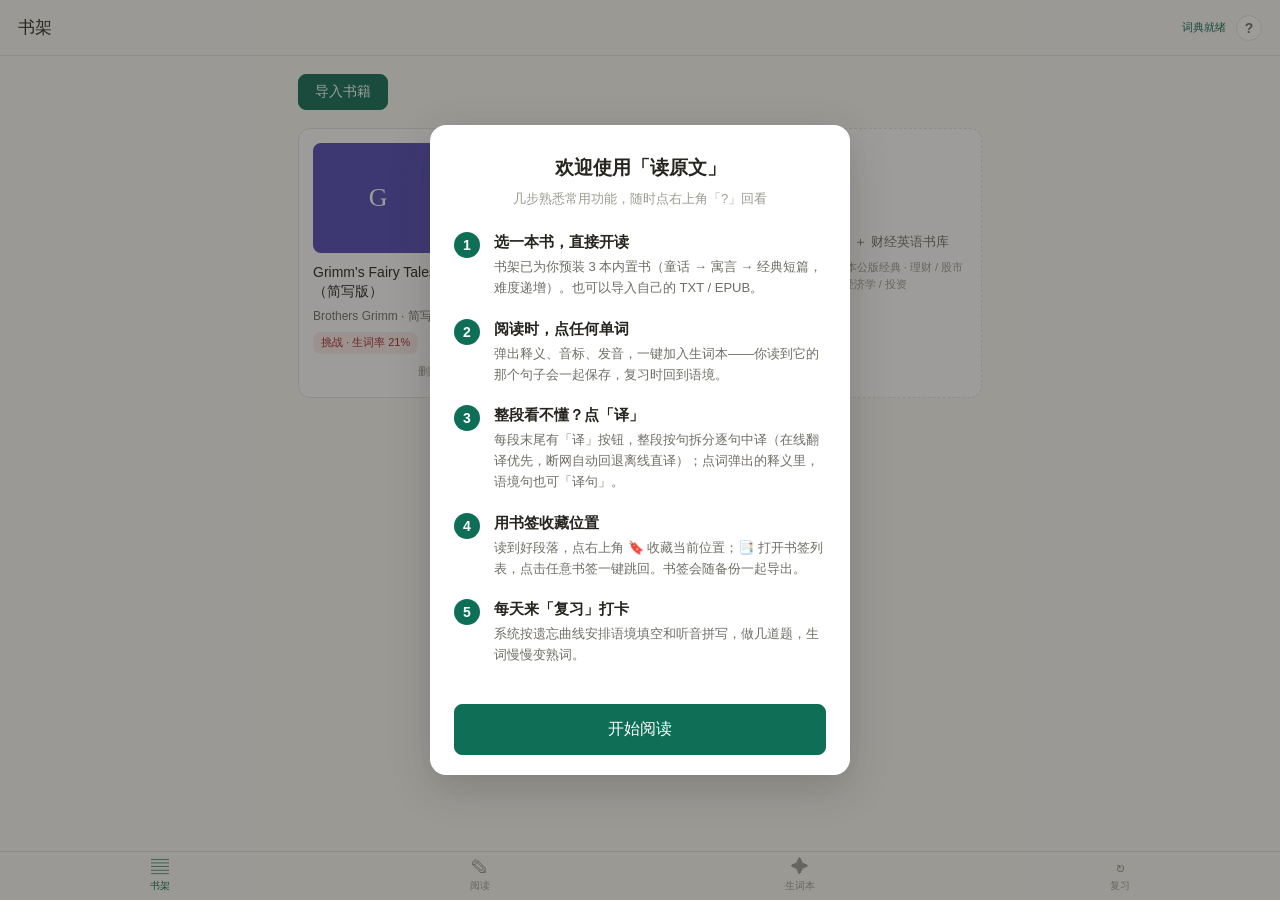
==== index.html @ 804f3c76 "feat(reader): 句子翻译与书签功能指引 - 首次打开书显示一次性提示条（每段「译」按钮 + 词义表「译句」+ 🔖 收藏/📑 跳回），「知道了」后不再弹 - 顶栏「?」欢迎引导补上翻译与书签" ====
<!DOCTYPE html>
<html lang="zh-CN">
<head>
<meta charset="UTF-8">
<meta name="viewport" content="width=device-width, initial-scale=1.0, viewport-fit=cover">
<meta name="theme-color" content="#FAF9F5">
<link rel="icon" href="data:,">
<title>读原文 · 英文辅助阅读</title>
<link rel="stylesheet" href="css/app.css">
</head>
<body>
<header id="topbar">
  <h1 id="page-title">书架</h1>
  <div class="topbar-right">
    <span id="dict-status" class="dict-status">词典加载中…</span>
    <button id="btn-guide" class="btn-guide" title="使用指引">?</button>
  </div>
</header>

<main id="views">

  <section id="view-shelf" class="view">
    <div class="shelf-toolbar">
      <button id="btn-import" class="btn btn-primary">导入书籍</button>
      <input type="file" id="file-input" accept=".txt,.epub" multiple hidden>
    </div>
    <div id="shelf-grid" class="shelf-grid"></div>
    <div id="shelf-empty" class="empty-hint">
      <p>书架还是空的</p>
      <p class="sub">导入 TXT / EPUB，或点击下方示例书开始</p>
    </div>
  </section>

  <section id="view-reader" class="view">
    <div class="reader-toolbar">
      <button id="btn-back" class="btn btn-ghost">← 书架</button>
      <div class="reader-meta">
        <span id="rd-title"></span>
        <span id="rd-chapter"></span>
      </div>
      <div class="reader-actions">
        <button id="btn-bookmark" class="btn btn-ghost" title="收藏当前位置">🔖</button>
        <button id="btn-bookmark-list" class="btn btn-ghost" title="书签列表">📑</button>
        <button id="btn-font-minus" class="btn btn-ghost" title="缩小字号">A-</button>
        <button id="btn-font-plus" class="btn btn-ghost" title="放大字号">A+</button>
      </div>
    </div>
    <div id="feature-tip" hidden>
      <div class="ft-msg">
        <b>💡 句子翻译 + 书签</b>
        <p>每段末尾的「<b>译</b>」按钮 = 整段逐句中译；点词弹出的释义里也能「<b>译句</b>」。右上角 <b>🔖</b> 收藏当前位置，<b>📑</b> 打开书签列表一键跳回。</p>
      </div>
      <button id="feature-tip-close" class="btn btn-ghost">知道了</button>
    </div>
    <div class="reader-progress"><div id="progress-bar"></div></div>
    <article id="reader-content" class="reader-content"></article>
    <div class="reader-nav">
      <button id="btn-prev-ch" class="btn">上一章</button>
      <span id="ch-pos"></span>
      <button id="btn-next-ch" class="btn">下一章</button>
    </div>
  </section>

  <section id="view-words" class="view">
    <div class="words-mode">
      <button id="btn-mode-list" class="mode-btn active">列表</button>
      <button id="btn-mode-flash" class="mode-btn">闪卡</button>
    </div>

    <div id="words-panel-list">
      <div class="words-summary" id="words-summary"></div>
      <div id="words-list" class="words-list"></div>
      <div id="words-empty" class="empty-hint"><p>生词本还是空的</p><p class="sub">阅读时点词加入，语境会一起保存</p></div>
      <div class="words-toolbar">
        <button id="btn-backup-export" class="btn btn-ghost">⬇ 导出备份</button>
        <button id="btn-backup-import" class="btn btn-ghost">⬆ 导入备份</button>
        <input type="file" id="backup-file" accept=".json,application/json" hidden>
        <p class="backup-hint">换浏览器 / 换手机时：先在这里「导出备份」，再到新浏览器「导入备份」。生词、复习进度、阅读进度都会带走。</p>
      </div>
    </div>

    <div id="words-panel-flash" hidden>
      <div class="flash-topbar">
        <span id="fc-counter"></span>
        <button id="fc-quit" class="btn btn-ghost">退出闪卡</button>
      </div>
      <div id="flash-card" class="flash-card" hidden></div>
      <div id="flash-empty" class="empty-hint"><p>没有可刷的生词</p><p class="sub">先去阅读，点词加入生词本</p></div>
    </div>
  </section>

  <section id="view-review" class="view">
    <div id="review-home">
      <div class="review-stats" id="review-stats"></div>
      <button id="btn-start-review" class="btn btn-primary btn-big">开始复习</button>
    </div>
    <div id="review-session" hidden>
      <div class="review-progress"><span id="rv-counter"></span></div>
      <div id="review-card" class="review-card"></div>
      <div class="review-actions">
        <button id="rv-submit" class="btn btn-primary">提交</button>
        <button id="rv-next" class="btn btn-primary" hidden>下一题</button>
        <button id="rv-skip" class="btn btn-ghost">跳过</button>
        <button id="rv-quit" class="btn btn-ghost">结束</button>
      </div>
    </div>
  </section>

</main>

<nav id="tabbar">
  <a href="#/shelf" data-tab="shelf"><span class="tab-ico">▤</span><span>书架</span></a>
  <a href="#/read" data-tab="reader"><span class="tab-ico">✎</span><span>阅读</span></a>
  <a href="#/words" data-tab="words"><span class="tab-ico">✦</span><span>生词本</span></a>
  <a href="#/review" data-tab="review"><span class="tab-ico">↻</span><span>复习</span></a>
</nav>

<div id="sheet-backdrop" hidden></div>
<div id="sheet" hidden>
  <div class="sheet-grab"></div>
  <div id="sheet-body"></div>
</div>

<div id="toast" hidden></div>

<div id="guide-overlay" hidden>
  <div id="guide-backdrop"></div>
  <div class="guide-card">
    <h2>欢迎使用「读原文」</h2>
    <p class="guide-sub">几步熟悉常用功能，随时点右上角「?」回看</p>
    <div class="guide-step">
      <span class="guide-num">1</span>
      <div>
        <b>选一本书，直接开读</b>
        <p>书架已为你预装 3 本内置书（童话 → 寓言 → 经典短篇，难度递增）。也可以导入自己的 TXT / EPUB。</p>
      </div>
    </div>
    <div class="guide-step">
      <span class="guide-num">2</span>
      <div>
        <b>阅读时，点任何单词</b>
        <p>弹出释义、音标、发音，一键加入生词本——你读到它的那个句子会一起保存，复习时回到语境。</p>
      </div>
    </div>
    <div class="guide-step">
      <span class="guide-num">3</span>
      <div>
        <b>整段看不懂？点「译」</b>
        <p>每段末尾有「译」按钮，整段按句拆分逐句中译（在线翻译优先，断网自动回退离线直译）；点词弹出的释义里，语境句也可「译句」。</p>
      </div>
    </div>
    <div class="guide-step">
      <span class="guide-num">4</span>
      <div>
        <b>用书签收藏位置</b>
        <p>读到好段落，点右上角 🔖 收藏当前位置；📑 打开书签列表，点击任意书签一键跳回。书签会随备份一起导出。</p>
      </div>
    </div>
    <div class="guide-step">
      <span class="guide-num">5</span>
      <div>
        <b>每天来「复习」打卡</b>
        <p>系统按遗忘曲线安排语境填空和听音拼写，做几道题，生词慢慢变熟词。</p>
      </div>
    </div>
    <button id="guide-close" class="btn btn-primary btn-big">开始阅读</button>
  </div>
</div>

<script src="lib/jszip.min.js"></script>
<script type="module" src="js/app.js"></script>
</body>
</html>
---- css/app.css ----
:root {
  --bg: #FAF9F5;
  --surface: #FFFFFF;
  --ink: #26251F;
  --ink-2: #6F6E66;
  --ink-3: #9C9B92;
  --line: #E5E3DC;
  --accent: #0F6E56;
  --accent-soft: #E1F5EE;
  --warn: #854F0B;
  --warn-soft: #FAEEDA;
  --danger: #A32D2D;
  --danger-soft: #FCEBEB;
  --paper: #FBF7EE;
  --radius: 12px;
  --reader-font: Georgia, "Times New Roman", "Noto Serif", serif;
  --ui-font: -apple-system, "PingFang SC", "Microsoft YaHei", "Segoe UI", sans-serif;
}
* { box-sizing: border-box; margin: 0; padding: 0; -webkit-tap-highlight-color: transparent; }
html { font-size: 16px; }
body {
  font-family: var(--ui-font);
  background: var(--bg);
  color: var(--ink);
  line-height: 1.6;
  padding-bottom: 64px;
}

#topbar {
  position: sticky; top: 0; z-index: 20;
  display: flex; align-items: center; justify-content: space-between;
  padding: 14px 18px;
  background: rgba(250,249,245,0.92);
  backdrop-filter: blur(8px);
  border-bottom: 0.5px solid var(--line);
}
#topbar h1 { font-size: 17px; font-weight: 500; }
.topbar-right { display: flex; align-items: center; gap: 10px; }
.btn-guide {
  width: 26px; height: 26px; border-radius: 50%;
  border: 0.5px solid var(--line); background: var(--surface);
  color: var(--ink-2); font-size: 14px; font-weight: 600;
  cursor: pointer; line-height: 1; font-family: var(--ui-font);
}
.btn-guide:active { background: var(--accent-soft); color: var(--accent); }
.dict-status { font-size: 11px; color: var(--ink-3); }
.dict-status.ok { color: var(--accent); }

.view { display: none; padding: 18px; max-width: 720px; margin: 0 auto; }
.view.active { display: block; }

.btn {
  font-family: var(--ui-font); font-size: 14px;
  padding: 8px 16px; border-radius: 8px;
  border: 0.5px solid var(--line);
  background: var(--surface); color: var(--ink);
  cursor: pointer;
}
.btn:active { transform: scale(0.97); }
.btn-primary { background: var(--accent); border-color: var(--accent); color: #fff; }
.btn-ghost { background: transparent; border-color: transparent; color: var(--ink-2); }
.btn-big { width: 100%; padding: 14px; font-size: 16px; margin-top: 20px; }
.btn:disabled { opacity: 0.4; }

.empty-hint { text-align: center; color: var(--ink-3); padding: 60px 20px; }
.empty-hint .sub { font-size: 13px; margin-top: 6px; }

/* ---------- shelf ---------- */
.shelf-toolbar { display: flex; gap: 10px; margin-bottom: 18px; }
.shelf-grid { display: grid; grid-template-columns: repeat(auto-fill, minmax(150px, 1fr)); gap: 14px; }
.book-card {
  background: var(--surface); border: 0.5px solid var(--line);
  border-radius: var(--radius); padding: 14px; cursor: pointer;
  display: flex; flex-direction: column; gap: 6px;
}
.book-card:active { background: var(--accent-soft); }
.book-cover {
  height: 110px; border-radius: 8px; margin-bottom: 4px;
  display: flex; align-items: center; justify-content: center;
  font-family: var(--reader-font); font-size: 26px; color: #fff;
}
.book-title { font-size: 14px; font-weight: 500; line-height: 1.35;
  display: -webkit-box; -webkit-line-clamp: 2; -webkit-box-orient: vertical; overflow: hidden; }
.book-author { font-size: 12px; color: var(--ink-2); }
.book-level { font-size: 11px; padding: 2px 8px; border-radius: 8px; align-self: flex-start; }
.lv-easy { background: var(--accent-soft); color: var(--accent); }
.lv-mid { background: var(--warn-soft); color: var(--warn); }
.lv-hard { background: var(--danger-soft); color: var(--danger); }
.book-del { font-size: 11px; color: var(--ink-3); align-self: flex-end; background: none; border: none; cursor: pointer; padding: 4px; }

/* ---------- reader ---------- */
.reader-toolbar {
  display: flex; align-items: center; justify-content: space-between; gap: 8px;
  margin-bottom: 10px;
}
.reader-meta { flex: 1; min-width: 0; text-align: center; }
.reader-meta #rd-title { display: block; font-size: 14px; font-weight: 500;
  white-space: nowrap; overflow: hidden; text-overflow: ellipsis; }
.reader-meta #rd-chapter { display: block; font-size: 11px; color: var(--ink-3);
  white-space: nowrap; overflow: hidden; text-overflow: ellipsis; }
.reader-actions { display: flex; gap: 4px; }
.reader-progress { height: 3px; background: var(--line); border-radius: 2px; margin-bottom: 16px; }
.reader-progress div { height: 100%; background: var(--accent); border-radius: 2px; width: 0; transition: width .3s; }

/* ---------- reader 功能提示条 ---------- */
#feature-tip {
  display: flex; align-items: flex-start; justify-content: space-between; gap: 10px;
  background: var(--accent-soft); border: 0.5px solid var(--line);
  border-radius: var(--radius); padding: 10px 12px; margin-bottom: 12px;
}
#feature-tip .ft-msg b { font-size: 13px; font-weight: 600; color: var(--accent); }
#feature-tip .ft-msg p { font-size: 12.5px; color: var(--ink-2); line-height: 1.6; margin-top: 3px; }
#feature-tip .ft-msg b { color: var(--ink); }
#feature-tip .ft-msg p b { color: var(--accent); font-weight: 600; }
#feature-tip .btn-ghost { flex: none; padding: 4px 12px; font-size: 13px; }

.reader-content {
  background: var(--paper);
  border: 0.5px solid var(--line);
  border-radius: var(--radius);
  padding: 26px 22px;
  font-family: var(--reader-font);
  font-size: 19px; line-height: 1.85;
  color: #33322B;
}
.reader-content h2.ch-title {
  font-size: 20px; font-weight: 500; margin: 6px 0 18px;
  font-family: var(--reader-font);
}
.reader-content p { margin-bottom: 0.35em; text-align: justify; hyphens: auto; }
.reader-content .para-block { margin-bottom: 1em; }
.tok { cursor: pointer; border-radius: 3px; padding: 0 1px; }
.tok:active { background: #E8E4D5; }
.tok.in-vocab { text-decoration: underline dotted #0F6E56aa; text-underline-offset: 4px; }

/* ---------- 段落翻译 ---------- */
.btn-tr {
  display: block; margin-left: auto;
  font-size: 11px; color: var(--ink-3);
  background: none; border: none; cursor: pointer;
  padding: 2px 8px; font-family: var(--ui-font);
}
.btn-tr:hover { color: var(--accent); }
.para-tr {
  margin: 2px 0 10px;
  padding: 10px 12px;
  background: var(--surface);
  border-left: 3px solid var(--accent);
  border-radius: 0 8px 8px 0;
  animation: fc-in .18s ease;
}
.tr-row { margin-bottom: 10px; }
.tr-row:last-child { margin-bottom: 0; }
.tr-src {
  font-size: 13px; color: var(--ink-2);
  font-family: var(--reader-font); line-height: 1.6;
}
.tr-dst { font-size: 14px; color: var(--ink); margin-top: 2px; line-height: 1.7; }
.tr-tag {
  font-size: 10px; color: var(--warn); background: var(--warn-soft);
  border-radius: 6px; padding: 1px 6px; margin-left: 6px;
  font-family: var(--ui-font); white-space: nowrap;
}
.w-ctx-tr-btn {
  display: block; margin-top: 8px;
  font-size: 12px; color: var(--accent);
  background: none; border: none; cursor: pointer; padding: 0;
  font-family: var(--ui-font);
}
.w-ctx-tr-btn:disabled { opacity: 0.5; }
.w-ctx-tr { margin-top: 8px; font-size: 14px; color: var(--ink); line-height: 1.7; }

/* ---------- 书签 ---------- */
.bm-title { font-size: 15px; font-weight: 600; margin-bottom: 12px; }
.bm-empty { text-align: center; color: var(--ink-3); padding: 28px 10px; font-size: 14px; }
.bm-empty-sub { font-size: 12px; margin-top: 6px; }
.bm-row {
  display: flex; align-items: center; gap: 10px;
  padding: 12px 4px; border-bottom: 0.5px solid var(--line);
  cursor: pointer;
}
.bm-row:active { background: var(--accent-soft); }
.bm-main { flex: 1; min-width: 0; }
.bm-ch { font-size: 11px; color: var(--ink-3); }
.bm-text {
  font-size: 14px; color: var(--ink); margin-top: 3px; line-height: 1.5;
  font-family: var(--reader-font);
  white-space: nowrap; overflow: hidden; text-overflow: ellipsis;
}
.bm-del { border: none; background: none; color: var(--ink-3); font-size: 16px; cursor: pointer; padding: 6px; }
.reader-nav {
  display: flex; align-items: center; justify-content: space-between;
  margin-top: 16px; padding: 0 4px;
}
.reader-nav #ch-pos { font-size: 12px; color: var(--ink-3); }

/* ---------- sheet (word popup) ---------- */
#sheet-backdrop {
  position: fixed; inset: 0; background: rgba(38,37,31,0.25); z-index: 30;
}
#sheet {
  position: fixed; left: 0; right: 0; bottom: 0; z-index: 31;
  background: var(--surface);
  border-radius: 16px 16px 0 0;
  padding: 8px 20px calc(20px + env(safe-area-inset-bottom));
  max-width: 720px; margin: 0 auto;
  max-height: 72vh; overflow-y: auto;
  animation: slideUp .22s ease-out;
}
@keyframes slideUp { from { transform: translateY(40px); opacity: 0; } to { transform: none; opacity: 1; } }
.sheet-grab { width: 36px; height: 4px; border-radius: 2px; background: var(--line); margin: 4px auto 14px; }
.w-head { display: flex; align-items: baseline; gap: 10px; flex-wrap: wrap; }
.w-word { font-family: var(--reader-font); font-size: 24px; font-weight: 500; }
.w-ph { font-size: 14px; color: var(--accent); font-family: var(--reader-font); }
.w-tag { font-size: 11px; padding: 1px 8px; border-radius: 8px; background: var(--warn-soft); color: var(--warn); }
.w-tr { margin: 10px 0 4px; font-size: 15px; line-height: 1.7; }
.w-tr .tr-line { display: block; }
.w-frq { font-size: 11px; color: var(--ink-3); margin-top: 4px; }
.w-ctx {
  margin-top: 12px; padding: 10px 12px; border-left: 3px solid var(--accent);
  background: var(--paper); border-radius: 0 8px 8px 0;
  font-family: var(--reader-font); font-size: 14px; color: var(--ink-2);
}
.w-ctx .hl { color: var(--danger); font-weight: 500; }
.w-actions { display: flex; gap: 10px; margin-top: 16px; }
.w-actions .btn { flex: 1; }
.w-notfound { padding: 20px 0; text-align: center; color: var(--ink-2); font-size: 14px; }
.w-senses { font-size: 12px; color: var(--ink-3); margin-top: 8px; }

/* ---------- words list ---------- */
.words-mode {
  display: flex; gap: 8px; margin-bottom: 16px;
  background: var(--surface); border: 0.5px solid var(--line);
  border-radius: var(--radius); padding: 4px;
}
.mode-btn {
  flex: 1; padding: 9px 0; border: none; border-radius: 8px;
  background: transparent; color: var(--ink-2);
  font-size: 14px; font-family: var(--ui-font); cursor: pointer;
}
.mode-btn.active { background: var(--accent); color: #fff; }

/* ---------- flashcards ---------- */
.flash-topbar {
  display: flex; justify-content: space-between; align-items: center;
  margin-bottom: 14px; font-size: 13px; color: var(--ink-3);
}
.flash-card {
  position: relative; width: 100%; min-height: 260px;
  background: var(--paper); border: 0.5px solid var(--line);
  border-radius: var(--radius); cursor: pointer;
  display: flex; flex-direction: column;
}
.flash-face {
  display: flex; flex-direction: column; align-items: center;
  justify-content: center; text-align: center;
  padding: 28px 22px; flex: 1;
}
.flash-front { animation: fc-in .22s ease; }
.flash-back { display: none; animation: fc-in .22s ease; }
.flash-card.flipped .flash-front { display: none; }
.flash-card.flipped .flash-back { display: flex; }
@keyframes fc-in { from { opacity: 0; transform: translateY(6px); } to { opacity: 1; transform: none; } }
.fc-speak {
  position: absolute; top: 12px; right: 12px;
  font-size: 16px; padding: 4px 8px; line-height: 1;
}
.fc-word {
  font-family: var(--reader-font); font-size: 36px; font-weight: 600;
  letter-spacing: 0.5px; margin-top: 6px;
}
.fc-ph { font-size: 14px; color: var(--ink-3); margin-top: 8px; }
.fc-hint { font-size: 12px; color: var(--ink-3); margin-top: 18px; opacity: 0.7; }
.fc-tr {
  font-size: 15px; line-height: 1.8; color: var(--ink);
  max-width: 90%;
}
.fc-ctx-wrap {
  margin-top: 16px; width: 100%; text-align: left;
  background: var(--surface); border-left: 3px solid var(--accent);
  border-radius: 0 8px 8px 0; padding: 10px 14px;
}
.fc-ctx-label {
  font-size: 11px; color: var(--accent); font-weight: 500;
  margin-bottom: 4px;
}
.fc-ctx {
  font-family: var(--reader-font); font-size: 14px; line-height: 1.7;
  color: var(--ink-2);
}
.fc-ctx-hl { color: var(--danger); font-weight: 500; }
.fc-ctx-src { font-size: 11px; color: var(--ink-3); margin-top: 6px; }
.fc-rate {
  display: flex; gap: 10px; margin-top: 22px; width: 100%;
}
.fc-rate-btn { flex: 1; padding: 11px 0; font-size: 14px; }
.words-summary {
  display: flex; gap: 10px; margin-bottom: 16px;
}
.stat-chip {
  flex: 1; background: var(--surface); border: 0.5px solid var(--line);
  border-radius: var(--radius); padding: 12px; text-align: center;
}
.stat-chip b { display: block; font-size: 20px; font-weight: 500; }
.stat-chip span { font-size: 11px; color: var(--ink-2); }
.words-list { display: flex; flex-direction: column; gap: 10px; }
.word-row {
  background: var(--surface); border: 0.5px solid var(--line);
  border-radius: var(--radius); padding: 12px 14px;
  display: flex; align-items: center; gap: 12px;
}
.word-row .w-main { flex: 1; min-width: 0; }
.word-row .w-t { font-family: var(--reader-font); font-size: 16px; font-weight: 500; }
.word-row .w-d {
  font-size: 12px; color: var(--ink-2); margin-top: 2px;
  white-space: nowrap; overflow: hidden; text-overflow: ellipsis;
}
.word-row .w-s { font-size: 10px; padding: 2px 8px; border-radius: 8px; white-space: nowrap; }
.word-row .w-listen { padding: 4px 8px; font-size: 14px; line-height: 1; flex-shrink: 0; }
.word-row .w-listen:active { transform: scale(0.92); }
.st-new { background: var(--danger-soft); color: var(--danger); }
.st-learning { background: var(--warn-soft); color: var(--warn); }
.st-mastered { background: var(--accent-soft); color: var(--accent); }

/* ---------- backup ---------- */
.words-toolbar {
  margin-top: 20px; padding-top: 16px;
  border-top: 0.5px solid var(--line);
  display: flex; gap: 10px; flex-wrap: wrap;
}
.words-toolbar .btn { font-size: 13px; }
.backup-hint {
  width: 100%; font-size: 11px; line-height: 1.6;
  color: var(--ink-3); margin: 0;
}

/* ---------- review ---------- */
.review-stats { display: flex; gap: 10px; }
.review-progress { text-align: center; font-size: 12px; color: var(--ink-3); margin-bottom: 14px; }
.review-card {
  background: var(--paper); border: 0.5px solid var(--line);
  border-radius: var(--radius); padding: 24px 20px; min-height: 220px;
}
.rv-mode { font-size: 11px; color: var(--accent); background: var(--accent-soft);
  padding: 2px 10px; border-radius: 8px; display: inline-block; margin-bottom: 14px; }
.rv-sentence {
  font-family: var(--reader-font); font-size: 18px; line-height: 1.8; color: #33322B;
}
.rv-blank {
  display: inline-block; min-width: 90px; border-bottom: 2px solid var(--accent);
  text-align: center; color: var(--accent); font-weight: 500;
}
.rv-input {
  width: 100%; margin-top: 18px; font-size: 17px; font-family: var(--reader-font);
  padding: 10px 14px; border: 0.5px solid var(--line); border-radius: 8px;
  background: var(--surface); color: var(--ink); outline: none;
}
.rv-input:focus { border-color: var(--accent); }
.rv-play {
  margin-top: 14px; font-size: 15px; padding: 10px 18px;
}
.rv-result { margin-top: 14px; padding: 12px 14px; border-radius: 8px; font-size: 14px; }
.rv-result.ok { background: var(--accent-soft); color: var(--accent); }
.rv-result.bad { background: var(--danger-soft); color: var(--danger); }
.rv-result .ans-tr { display: block; margin-top: 6px; color: var(--ink-2); font-size: 13px; }
.review-actions { display: flex; gap: 10px; margin-top: 16px; }
.review-actions .btn { flex: 1; }

/* ---------- toast ---------- */
#toast {
  position: fixed; left: 50%; bottom: 84px; transform: translateX(-50%);
  background: #33322B; color: #fff; font-size: 13px;
  padding: 8px 18px; border-radius: 20px; z-index: 50;
  max-width: 80vw; text-align: center;
}

/* ---------- guide overlay ---------- */
#guide-overlay { position: fixed; inset: 0; z-index: 60; }
#guide-backdrop { position: absolute; inset: 0; background: rgba(38,37,31,0.45); }
.guide-card {
  position: absolute; left: 50%; top: 50%; transform: translate(-50%, -50%);
  width: min(88vw, 420px); max-height: 84vh; overflow-y: auto;
  background: var(--surface); border-radius: 16px;
  padding: 28px 24px 20px;
  box-shadow: 0 12px 40px rgba(38,37,31,0.22);
}
.guide-card h2 { font-size: 19px; font-weight: 600; text-align: center; }
.guide-sub { font-size: 13px; color: var(--ink-3); text-align: center; margin: 6px 0 20px; }
.guide-step { display: flex; gap: 14px; margin-bottom: 18px; }
.guide-num {
  flex: none; width: 26px; height: 26px; border-radius: 50%;
  background: var(--accent); color: #fff;
  display: flex; align-items: center; justify-content: center;
  font-size: 14px; font-weight: 600; margin-top: 2px;
}
.guide-step b { font-size: 15px; font-weight: 600; display: block; margin-bottom: 3px; }
.guide-step p { font-size: 13px; color: var(--ink-2); line-height: 1.6; }

/* ---------- tabbar ---------- */
#tabbar {
  position: fixed; left: 0; right: 0; bottom: 0; z-index: 20;
  display: flex; justify-content: space-around;
  background: rgba(250,249,245,0.95); backdrop-filter: blur(8px);
  border-top: 0.5px solid var(--line);
  padding: 6px 0 calc(6px + env(safe-area-inset-bottom));
}
#tabbar a {
  display: flex; flex-direction: column; align-items: center; gap: 2px;
  text-decoration: none; color: var(--ink-3); font-size: 10px; width: 60px;
}
#tabbar a.active { color: var(--accent); }
#tabbar .tab-ico { font-size: 18px; line-height: 1; }
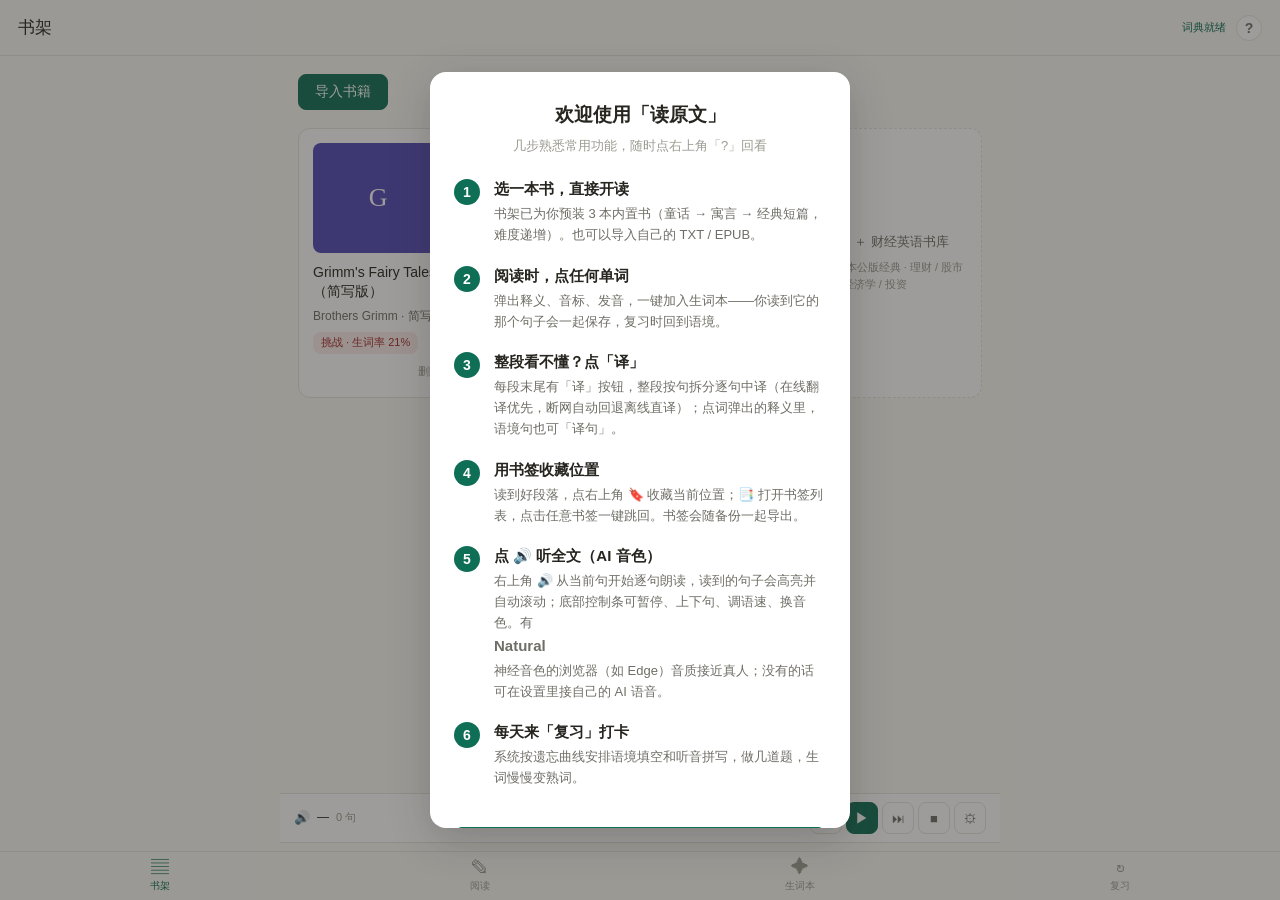
==== commit 4f579de9: "feat(reader): AI 朗读 —— 神经音色优先的逐句跟读 引擎层 js/tts.js - 音色分级：Natural 神经(Azure) > Online 云端 > 本机 > 其他云端；  " ====
--- a/index.html
+++ b/index.html
@@ -39,6 +39,7 @@
         <span id="rd-chapter"></span>
       </div>
       <div class="reader-actions">
+        <button id="btn-tts" class="btn btn-ghost" title="朗读本章">🔊</button>
         <button id="btn-bookmark" class="btn btn-ghost" title="收藏当前位置">🔖</button>
         <button id="btn-bookmark-list" class="btn btn-ghost" title="书签列表">📑</button>
         <button id="btn-font-minus" class="btn btn-ghost" title="缩小字号">A-</button>
@@ -47,8 +48,8 @@
     </div>
     <div id="feature-tip" hidden>
       <div class="ft-msg">
-        <b>💡 句子翻译 + 书签</b>
-        <p>每段末尾的「<b>译</b>」按钮 = 整段逐句中译；点词弹出的释义里也能「<b>译句</b>」。右上角 <b>🔖</b> 收藏当前位置，<b>📑</b> 打开书签列表一键跳回。</p>
+        <b>💡 朗读 + 句子翻译 + 书签</b>
+        <p>右上角 <b>🔊</b> 一键朗读整章（AI 神经音色逐句跟读，读到哪高亮到哪）；每段末尾的「<b>读</b>」从本段开始，「<b>译</b>」按钮 = 整段逐句中译；点词弹出的释义里也能「<b>译句</b>」。右上角 <b>🔖</b> 收藏当前位置，<b>📑</b> 打开书签列表一键跳回。</p>
       </div>
       <button id="feature-tip-close" class="btn btn-ghost">知道了</button>
     </div>
@@ -108,6 +109,21 @@
 
 </main>
 
+<div id="tts-bar" hidden>
+  <div class="tts-meta">
+    <span class="tts-dot">🔊</span>
+    <span id="tts-voice" class="tts-voice-label">—</span>
+    <span id="tts-pos" class="tts-pos">0 句</span>
+  </div>
+  <div class="tts-btns">
+    <button id="tts-prev" class="tts-btn" title="上一句" aria-label="上一句">⏮</button>
+    <button id="tts-play" class="tts-btn tts-main" title="播放 / 暂停" aria-label="播放或暂停">▶</button>
+    <button id="tts-next" class="tts-btn" title="下一句" aria-label="下一句">⏭</button>
+    <button id="tts-stop" class="tts-btn" title="停止" aria-label="停止">■</button>
+    <button id="tts-set" class="tts-btn" title="语音设置" aria-label="语音设置">⚙</button>
+  </div>
+</div>
+
 <nav id="tabbar">
   <a href="#/shelf" data-tab="shelf"><span class="tab-ico">▤</span><span>书架</span></a>
   <a href="#/read" data-tab="reader"><span class="tab-ico">✎</span><span>阅读</span></a>
@@ -159,6 +175,13 @@
     <div class="guide-step">
       <span class="guide-num">5</span>
       <div>
+        <b>点 🔊 听全文（AI 音色）</b>
+        <p>右上角 🔊 从当前句开始逐句朗读，读到的句子会高亮并自动滚动；底部控制条可暂停、上下句、调语速、换音色。有 <b>Natural</b> 神经音色的浏览器（如 Edge）音质接近真人；没有的话可在设置里接自己的 AI 语音。</p>
+      </div>
+    </div>
+    <div class="guide-step">
+      <span class="guide-num">6</span>
+      <div>
         <b>每天来「复习」打卡</b>
         <p>系统按遗忘曲线安排语境填空和听音拼写，做几道题，生词慢慢变熟词。</p>
       </div>
--- a/css/app.css
+++ b/css/app.css
@@ -410,3 +410,124 @@
 }
 #tabbar a.active { color: var(--accent); }
 #tabbar .tab-ico { font-size: 18px; line-height: 1; }
+
+/* ---------- 跟读朗读 ---------- */
+.para-tools { display: flex; justify-content: flex-end; gap: 2px; }
+.btn-spk {
+  display: block;
+  font-size: 11px; color: var(--ink-3);
+  background: none; border: none; cursor: pointer;
+  padding: 2px 8px; font-family: var(--ui-font);
+}
+.btn-spk:hover { color: var(--accent); }
+
+/* 当前正在朗读的句子 */
+.sent.senting, .ch-title.senting {
+  background: var(--accent-soft);
+  border-radius: 4px;
+  box-shadow: 0 0 0 3px var(--accent-soft);
+}
+.sent { border-radius: 4px; }
+body.tts-open { padding-bottom: 128px; }
+
+#tts-bar {
+  position: fixed; left: 0; right: 0;
+  bottom: calc(57px + env(safe-area-inset-bottom));
+  z-index: 21;
+  max-width: 720px; margin: 0 auto;
+  display: flex; align-items: center; justify-content: space-between; gap: 10px;
+  padding: 8px 14px;
+  background: rgba(255,255,255,0.97);
+  backdrop-filter: blur(8px);
+  border-top: 0.5px solid var(--line);
+  border-bottom: 0.5px solid var(--line);
+  animation: fc-in .18s ease;
+}
+.tts-meta { display: flex; align-items: center; gap: 7px; min-width: 0; }
+.tts-dot { font-size: 13px; }
+.tts-voice-label {
+  font-size: 12px; color: var(--ink); font-weight: 500; max-width: 150px;
+  white-space: nowrap; overflow: hidden; text-overflow: ellipsis;
+}
+.tts-pos { font-size: 11px; color: var(--ink-3); white-space: nowrap; }
+.tts-btns { display: flex; align-items: center; gap: 4px; flex-shrink: 0; }
+.tts-btn {
+  width: 32px; height: 32px; border-radius: 8px;
+  border: 0.5px solid var(--line); background: var(--surface);
+  color: var(--ink-2); font-size: 13px; line-height: 1; cursor: pointer;
+  display: flex; align-items: center; justify-content: center;
+  font-family: var(--ui-font);
+}
+.tts-btn:active { transform: scale(0.94); }
+.tts-btn.tts-main {
+  background: var(--accent); border-color: var(--accent); color: #fff; font-size: 14px;
+}
+
+/* ---------- 语音设置面板 ---------- */
+.tts-active {
+  display: flex; align-items: center; gap: 8px; flex-wrap: wrap;
+  font-size: 12px; padding: 9px 11px; margin-bottom: 12px;
+  background: var(--surface); border: 0.5px solid var(--line); border-radius: 8px;
+}
+.tts-active-k { color: var(--ink-3); flex-shrink: 0; }
+.tts-active-v {
+  color: var(--ink); font-weight: 500; min-width: 0;
+  overflow: hidden; text-overflow: ellipsis; white-space: nowrap;
+}
+.tts-active.warn { border-color: var(--warn); background: var(--warn-soft); }
+.tts-active.warn .tts-active-v { color: var(--warn); }
+.tts-active-tag {
+  font-size: 10px; color: var(--warn); background: #fff;
+  border-radius: 6px; padding: 1px 6px; flex-shrink: 0;
+}
+.tts-tip {
+  font-size: 12px; line-height: 1.7; color: var(--warn);
+  background: var(--warn-soft); border-radius: 8px;
+  padding: 9px 11px; margin-bottom: 14px;
+}
+.tts-tip.ok { color: var(--accent); background: var(--accent-soft); }
+.tts-row { margin-bottom: 16px; }
+.tts-label { font-size: 12px; color: var(--ink-3); margin-bottom: 7px; }
+.tts-chips { display: flex; flex-wrap: wrap; gap: 6px; }
+.tts-chip {
+  font-family: var(--ui-font); font-size: 12px;
+  padding: 6px 11px; border-radius: 999px;
+  border: 0.5px solid var(--line); background: var(--surface);
+  color: var(--ink-2); cursor: pointer;
+}
+.tts-chip.on {
+  background: var(--accent-soft); border-color: var(--accent); color: var(--accent);
+}
+.tts-voices {
+  max-height: 210px; overflow-y: auto;
+  border: 0.5px solid var(--line); border-radius: 10px;
+  padding: 4px;
+}
+.tts-group {
+  font-size: 11px; color: var(--ink-3);
+  padding: 7px 8px 4px;
+}
+.tts-voice {
+  display: flex; align-items: center; justify-content: space-between; gap: 8px;
+  padding: 8px 10px; border-radius: 8px; cursor: pointer;
+  font-size: 13px;
+}
+.tts-voice.on { background: var(--accent-soft); color: var(--accent); }
+.tts-voice-name { min-width: 0; overflow: hidden; text-overflow: ellipsis; white-space: nowrap; }
+.tts-voice-lang { font-size: 11px; color: var(--ink-3); flex-shrink: 0; }
+.tts-empty { font-size: 12px; color: var(--ink-3); padding: 10px; }
+.tts-rate-wrap { display: flex; align-items: center; gap: 10px; }
+.tts-rate { flex: 1; accent-color: var(--accent); }
+.tts-rate-val { font-size: 12px; color: var(--ink-2); width: 30px; }
+.tts-cloud {
+  border-top: 0.5px solid var(--line); padding-top: 14px; margin-top: 4px;
+}
+.tts-cloud .tts-label { margin-bottom: 10px; font-weight: 600; color: var(--ink-2); }
+.tts-field { display: block; margin-bottom: 10px; }
+.tts-field span { display: block; font-size: 11px; color: var(--ink-3); margin-bottom: 4px; }
+.tts-field input {
+  width: 100%; font-family: var(--ui-font); font-size: 13px;
+  padding: 8px 10px; border: 0.5px solid var(--line); border-radius: 8px;
+  background: var(--surface); color: var(--ink);
+}
+.tts-note { font-size: 11px; color: var(--ink-3); line-height: 1.7; margin-bottom: 12px; }
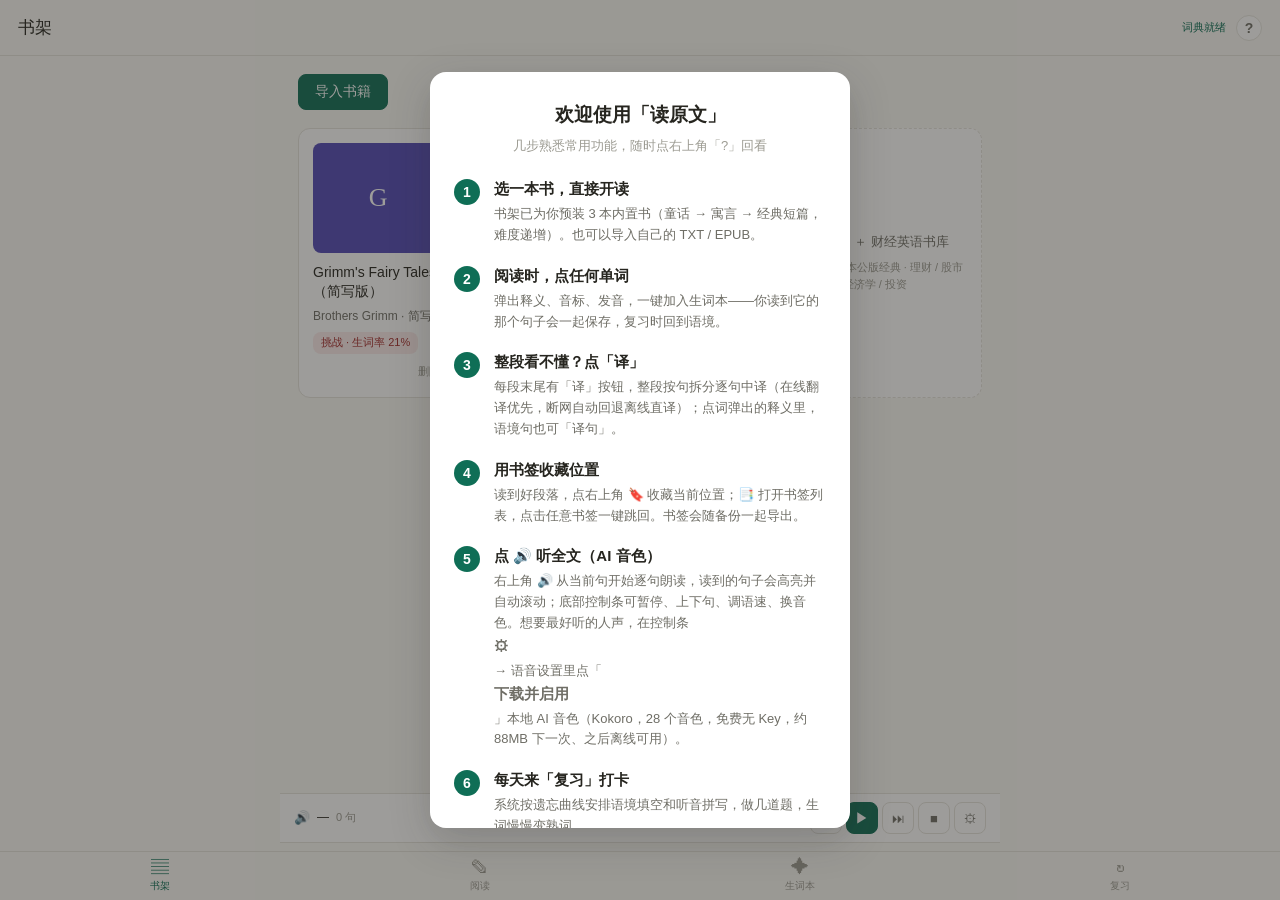
==== commit ed9590ce: "feat(reader): 接入本地神经语音 Kokoro-82M（28 音色、离线可用、免费无 Key） 按「音色太电子」的反馈，在原有浏览器音色的基础上加一条本地推理通道： - js/kokoro" ====
--- a/index.html
+++ b/index.html
@@ -49,7 +49,7 @@
     <div id="feature-tip" hidden>
       <div class="ft-msg">
         <b>💡 朗读 + 句子翻译 + 书签</b>
-        <p>右上角 <b>🔊</b> 一键朗读整章（AI 神经音色逐句跟读，读到哪高亮到哪）；每段末尾的「<b>读</b>」从本段开始，「<b>译</b>」按钮 = 整段逐句中译；点词弹出的释义里也能「<b>译句</b>」。右上角 <b>🔖</b> 收藏当前位置，<b>📑</b> 打开书签列表一键跳回。</p>
+        <p>右上角 <b>🔊</b> 一键朗读整章（AI 神经音色逐句跟读，读到哪高亮到哪）；每段末尾的「<b>读</b>」从本段开始，「<b>译</b>」按钮 = 整段逐句中译；点词弹出的释义里也能「<b>译句</b>」。控制条 <b>⚙</b> 里可调语速、换音色，也能「下载并启用」本地 AI 音色（Kokoro，28 个音色、离线可用）。右上角 <b>🔖</b> 收藏当前位置，<b>📑</b> 打开书签列表一键跳回。</p>
       </div>
       <button id="feature-tip-close" class="btn btn-ghost">知道了</button>
     </div>
@@ -176,7 +176,7 @@
       <span class="guide-num">5</span>
       <div>
         <b>点 🔊 听全文（AI 音色）</b>
-        <p>右上角 🔊 从当前句开始逐句朗读，读到的句子会高亮并自动滚动；底部控制条可暂停、上下句、调语速、换音色。有 <b>Natural</b> 神经音色的浏览器（如 Edge）音质接近真人；没有的话可在设置里接自己的 AI 语音。</p>
+        <p>右上角 🔊 从当前句开始逐句朗读，读到的句子会高亮并自动滚动；底部控制条可暂停、上下句、调语速、换音色。想要最好听的人声，在控制条 <b>⚙</b> → 语音设置里点「<b>下载并启用</b>」本地 AI 音色（Kokoro，28 个音色，免费无 Key，约 88MB 下一次、之后离线可用）。</p>
       </div>
     </div>
     <div class="guide-step">
--- a/css/app.css
+++ b/css/app.css
@@ -531,3 +531,30 @@
   background: var(--surface); color: var(--ink);
 }
 .tts-note { font-size: 11px; color: var(--ink-3); line-height: 1.7; margin-bottom: 12px; }
+
+/* ---------- 本地 AI 音色（Kokoro-82M）---------- */
+.tts-kokoro {
+  border-top: 0.5px solid var(--line); padding-top: 14px; margin-bottom: 16px;
+}
+.tts-kokoro .tts-label { margin-bottom: 10px; font-weight: 600; color: var(--ink-2); }
+.kk-status {
+  display: inline-block; font-size: 11px; color: var(--ink-2);
+  background: var(--accent-soft); color: var(--accent);
+  padding: 3px 9px; border-radius: 999px; margin-bottom: 10px;
+}
+.kk-progress {
+  height: 6px; border-radius: 999px; background: var(--line);
+  overflow: hidden; margin-bottom: 6px;
+}
+.kk-bar {
+  height: 100%; width: 0; border-radius: 999px;
+  background: var(--accent); transition: width 0.25s ease;
+}
+.kk-bar.indeterminate { animation: kk-slide 1.1s ease-in-out infinite; opacity: 0.65; }
+@keyframes kk-slide {
+  0% { transform: translateX(-60%); }
+  100% { transform: translateX(60%); }
+}
+.kk-progress-text { font-size: 11px; color: var(--ink-3); margin-bottom: 10px; }
+.kk-voices { max-height: 260px; overflow-y: auto; }
+.kk-actions { display: flex; align-items: center; gap: 8px; margin-top: 10px; }
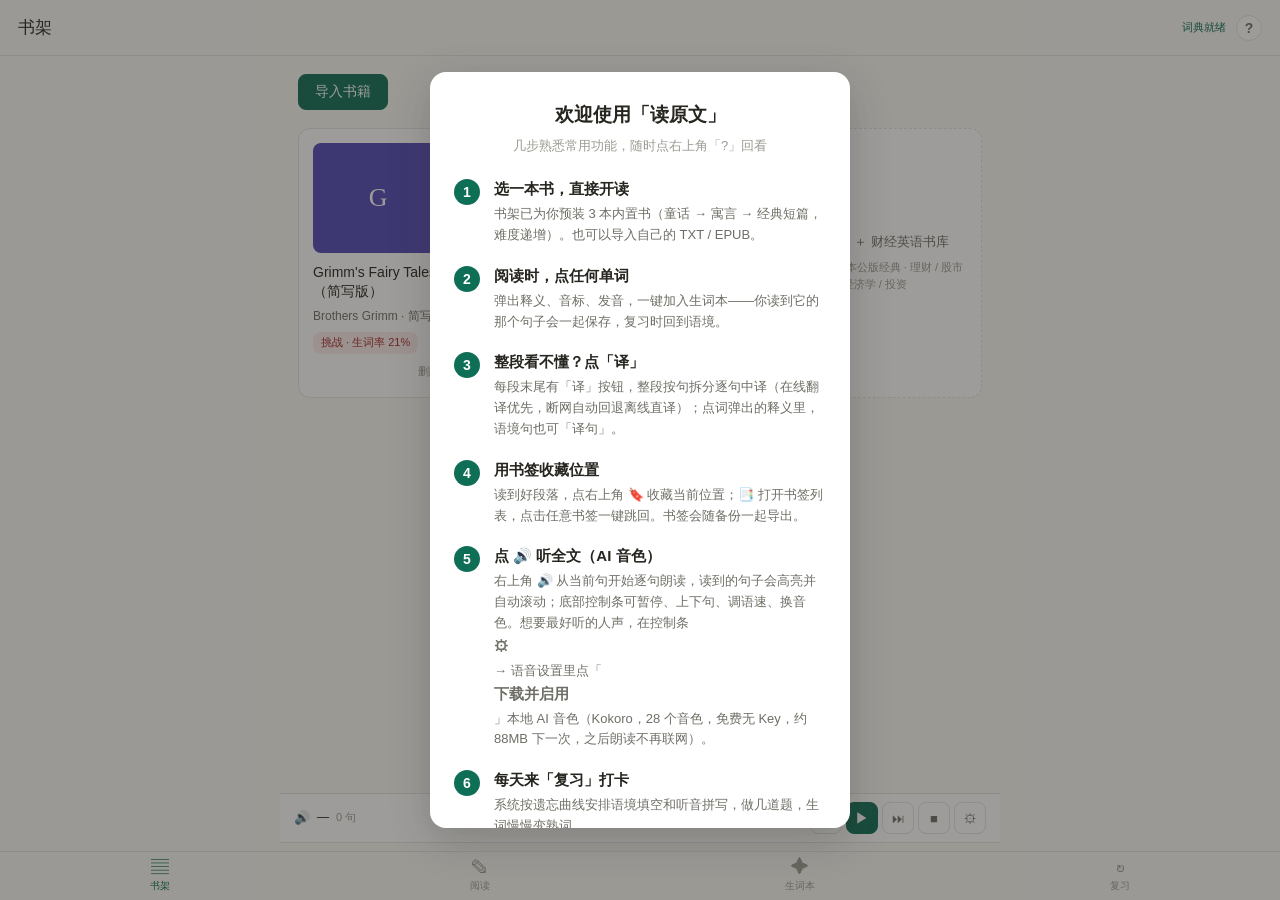
==== commit 77dc742d: "docs(tts): 措辞对齐事实 —— 站点没有 Service Worker，不说「离线可用」而说「朗读不再联网」 模型确实进了 CacheStorage、推理也确实在本地跑；但这个 App 没有" ====
--- a/index.html
+++ b/index.html
@@ -49,7 +49,7 @@
     <div id="feature-tip" hidden>
       <div class="ft-msg">
         <b>💡 朗读 + 句子翻译 + 书签</b>
-        <p>右上角 <b>🔊</b> 一键朗读整章（AI 神经音色逐句跟读，读到哪高亮到哪）；每段末尾的「<b>读</b>」从本段开始，「<b>译</b>」按钮 = 整段逐句中译；点词弹出的释义里也能「<b>译句</b>」。控制条 <b>⚙</b> 里可调语速、换音色，也能「下载并启用」本地 AI 音色（Kokoro，28 个音色、离线可用）。右上角 <b>🔖</b> 收藏当前位置，<b>📑</b> 打开书签列表一键跳回。</p>
+        <p>右上角 <b>🔊</b> 一键朗读整章（AI 神经音色逐句跟读，读到哪高亮到哪）；每段末尾的「<b>读</b>」从本段开始，「<b>译</b>」按钮 = 整段逐句中译；点词弹出的释义里也能「<b>译句</b>」。控制条 <b>⚙</b> 里可调语速、换音色，也能「下载并启用」本地 AI 音色（Kokoro，28 个音色）。右上角 <b>🔖</b> 收藏当前位置，<b>📑</b> 打开书签列表一键跳回。</p>
       </div>
       <button id="feature-tip-close" class="btn btn-ghost">知道了</button>
     </div>
@@ -176,7 +176,7 @@
       <span class="guide-num">5</span>
       <div>
         <b>点 🔊 听全文（AI 音色）</b>
-        <p>右上角 🔊 从当前句开始逐句朗读，读到的句子会高亮并自动滚动；底部控制条可暂停、上下句、调语速、换音色。想要最好听的人声，在控制条 <b>⚙</b> → 语音设置里点「<b>下载并启用</b>」本地 AI 音色（Kokoro，28 个音色，免费无 Key，约 88MB 下一次、之后离线可用）。</p>
+        <p>右上角 🔊 从当前句开始逐句朗读，读到的句子会高亮并自动滚动；底部控制条可暂停、上下句、调语速、换音色。想要最好听的人声，在控制条 <b>⚙</b> → 语音设置里点「<b>下载并启用</b>」本地 AI 音色（Kokoro，28 个音色，免费无 Key，约 88MB 下一次，之后朗读不再联网）。</p>
       </div>
     </div>
     <div class="guide-step">
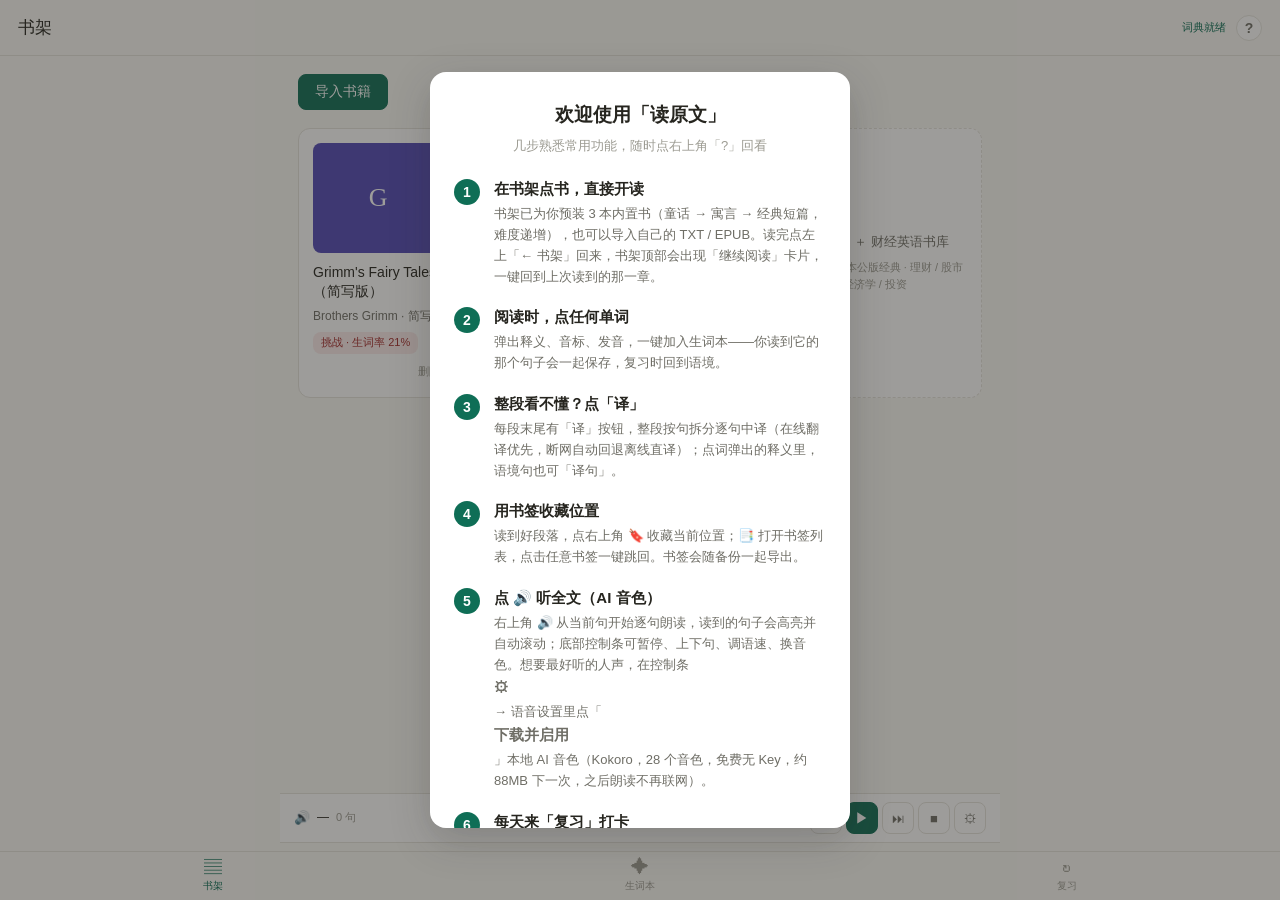
==== commit 11c01ced: "feat(nav): 书架与阅读合并为「列表 → 下钻」关系，修掉「阅读」标签死路 底部标签从 4 个收敛为 3 个（书架 / 生词本 / 复习）。「阅读」原本就不是平行 页面——它必须带书号（#/r" ====
--- a/index.html
+++ b/index.html
@@ -24,6 +24,7 @@
       <button id="btn-import" class="btn btn-primary">导入书籍</button>
       <input type="file" id="file-input" accept=".txt,.epub" multiple hidden>
     </div>
+    <div id="shelf-continue" hidden></div>
     <div id="shelf-grid" class="shelf-grid"></div>
     <div id="shelf-empty" class="empty-hint">
       <p>书架还是空的</p>
@@ -126,7 +127,6 @@
 
 <nav id="tabbar">
   <a href="#/shelf" data-tab="shelf"><span class="tab-ico">▤</span><span>书架</span></a>
-  <a href="#/read" data-tab="reader"><span class="tab-ico">✎</span><span>阅读</span></a>
   <a href="#/words" data-tab="words"><span class="tab-ico">✦</span><span>生词本</span></a>
   <a href="#/review" data-tab="review"><span class="tab-ico">↻</span><span>复习</span></a>
 </nav>
@@ -147,8 +147,8 @@
     <div class="guide-step">
       <span class="guide-num">1</span>
       <div>
-        <b>选一本书，直接开读</b>
-        <p>书架已为你预装 3 本内置书（童话 → 寓言 → 经典短篇，难度递增）。也可以导入自己的 TXT / EPUB。</p>
+        <b>在书架点书，直接开读</b>
+        <p>书架已为你预装 3 本内置书（童话 → 寓言 → 经典短篇，难度递增），也可以导入自己的 TXT / EPUB。读完点左上「← 书架」回来，书架顶部会出现「继续阅读」卡片，一键回到上次读到的那一章。</p>
       </div>
     </div>
     <div class="guide-step">
--- a/css/app.css
+++ b/css/app.css
@@ -88,6 +88,30 @@
 .lv-hard { background: var(--danger-soft); color: var(--danger); }
 .book-del { font-size: 11px; color: var(--ink-3); align-self: flex-end; background: none; border: none; cursor: pointer; padding: 4px; }
 
+/* ---------- 书架：继续阅读 ---------- */
+.continue-card {
+  display: flex; align-items: center; gap: 12px;
+  background: var(--surface); border: 0.5px solid var(--line);
+  border-radius: var(--radius); padding: 12px 14px; margin-bottom: 16px;
+  cursor: pointer;
+}
+.continue-card:active { background: var(--accent-soft); }
+.continue-cover {
+  flex: none; width: 42px; height: 56px; border-radius: 6px;
+  display: flex; align-items: center; justify-content: center;
+  font-family: var(--reader-font); font-size: 20px; color: #fff;
+}
+.continue-main { flex: 1; min-width: 0; }
+.continue-k { font-size: 11px; color: var(--accent); }
+.continue-title {
+  font-size: 14px; font-weight: 500; line-height: 1.35; margin-top: 1px;
+  white-space: nowrap; overflow: hidden; text-overflow: ellipsis;
+}
+.continue-meta { font-size: 12px; color: var(--ink-2); margin-top: 3px; }
+.continue-bar { height: 3px; border-radius: 2px; background: var(--line); margin-top: 8px; overflow: hidden; }
+.continue-bar span { display: block; height: 100%; border-radius: 2px; background: var(--accent); }
+.continue-go { flex: none; font-size: 13px; color: var(--accent); }
+
 /* ---------- reader ---------- */
 .reader-toolbar {
   display: flex; align-items: center; justify-content: space-between; gap: 8px;
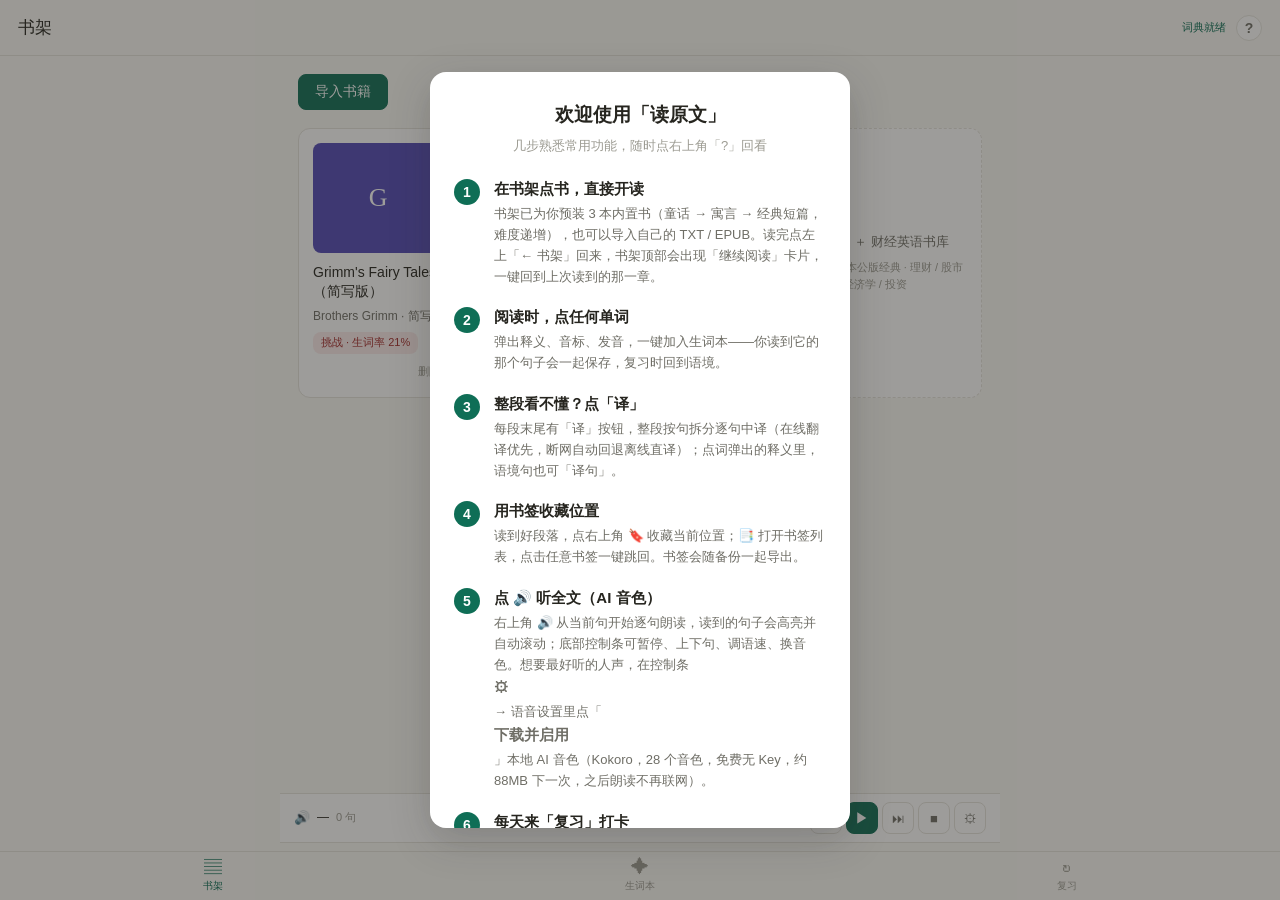
==== commit 6577177d: "refactor(quality): 代码审计 P0–P5 全量落地（丢字段 / 事务挂起 / 缓存无上限 / 死代码 / 懒加载） P0 备份导入丢字段 - importBackup 用白名单重建记" ====
--- a/index.html
+++ b/index.html
@@ -76,6 +76,7 @@
       <div class="words-toolbar">
         <button id="btn-backup-export" class="btn btn-ghost">⬇ 导出备份</button>
         <button id="btn-backup-import" class="btn btn-ghost">⬆ 导入备份</button>
+        <button id="btn-clear-tr" class="btn btn-ghost">🧹 清空翻译缓存</button>
         <input type="file" id="backup-file" accept=".json,application/json" hidden>
         <p class="backup-hint">换浏览器 / 换手机时：先在这里「导出备份」，再到新浏览器「导入备份」。生词、复习进度、阅读进度都会带走。</p>
       </div>
@@ -190,7 +191,7 @@
   </div>
 </div>
 
-<script src="lib/jszip.min.js"></script>
+<!-- lib/jszip.min.js 不在这里同步加载：只有导入 EPUB 才需要，由 js/importer.js 按需注入 -->
 <script type="module" src="js/app.js"></script>
 </body>
 </html>
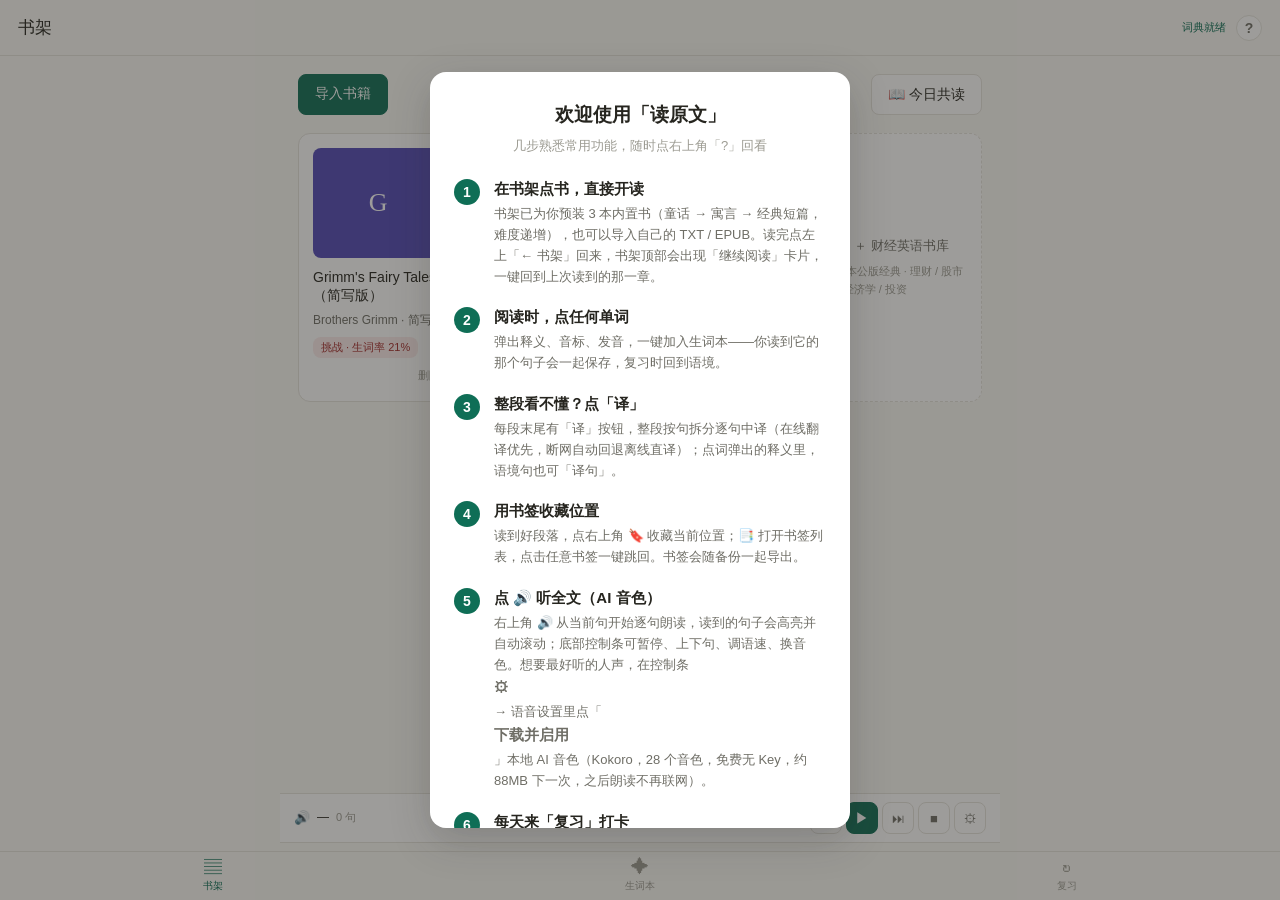
==== commit f52e41f7: "daily: 每日共读页 — 点词即入生词本，与 App 共用 IndexedDB" ====
--- a/index.html
+++ b/index.html
@@ -23,6 +23,7 @@
     <div class="shelf-toolbar">
       <button id="btn-import" class="btn btn-primary">导入书籍</button>
       <input type="file" id="file-input" accept=".txt,.epub" multiple hidden>
+      <a class="btn" href="daily/" style="margin-left:auto;text-decoration:none" title="点词即入生词本的每日共读页">📖 今日共读</a>
     </div>
     <div id="shelf-continue" hidden></div>
     <div id="shelf-grid" class="shelf-grid"></div>
--- a/css/app.css
+++ b/css/app.css
@@ -523,10 +523,13 @@
   background: var(--accent-soft); border-color: var(--accent); color: var(--accent);
 }
 .tts-voices {
-  max-height: 210px; overflow-y: auto;
+  /* 精选只有 6 行（约 250px），给 300 让它们全部露出来，别在里面再套一个滚动窗 */
+  max-height: 300px; overflow-y: auto;
   border: 0.5px solid var(--line); border-radius: 10px;
   padding: 4px;
 }
+/* 展开「全部音色」后行数翻好几倍，给高一点免得又变成一个小滚动窗 */
+.tts-voices.all { max-height: 320px; }
 .tts-group {
   font-size: 11px; color: var(--ink-3);
   padding: 7px 8px 4px;
@@ -539,6 +542,30 @@
 .tts-voice.on { background: var(--accent-soft); color: var(--accent); }
 .tts-voice-name { min-width: 0; overflow: hidden; text-overflow: ellipsis; white-space: nowrap; }
 .tts-voice-lang { font-size: 11px; color: var(--ink-3); flex-shrink: 0; }
+.tts-voice-side { display: flex; align-items: center; gap: 8px; flex-shrink: 0; }
+/* 官方音质评级：有它才解释得清「为什么默认只给这几个」 */
+.tts-grade {
+  font-size: 10px; font-weight: 600; line-height: 1;
+  color: var(--accent); background: var(--accent-soft);
+  border-radius: 5px; padding: 3px 5px; min-width: 22px; text-align: center;
+}
+.tts-voice.on .tts-grade { background: var(--surface); }
+.tts-audition {
+  width: 26px; height: 26px; padding: 0; border-radius: 7px;
+  display: inline-flex; align-items: center; justify-content: center;
+  font-family: var(--ui-font); font-size: 10px;
+  border: 0.5px solid var(--line); background: var(--surface);
+  color: var(--ink-2); cursor: pointer;
+}
+.tts-audition:disabled { opacity: 0.5; }
+.tts-voices-toggle {
+  display: block; width: 100%; margin-top: 8px;
+  font-family: var(--ui-font); font-size: 12px;
+  padding: 8px; border-radius: 8px;
+  border: 0.5px dashed var(--line); background: transparent;
+  color: var(--ink-2); cursor: pointer;
+}
+.tts-voice-hint { margin: 8px 0 0; }
 .tts-empty { font-size: 12px; color: var(--ink-3); padding: 10px; }
 .tts-rate-wrap { display: flex; align-items: center; gap: 10px; }
 .tts-rate { flex: 1; accent-color: var(--accent); }
@@ -580,5 +607,4 @@
   100% { transform: translateX(60%); }
 }
 .kk-progress-text { font-size: 11px; color: var(--ink-3); margin-bottom: 10px; }
-.kk-voices { max-height: 260px; overflow-y: auto; }
 .kk-actions { display: flex; align-items: center; gap: 8px; margin-top: 10px; }
